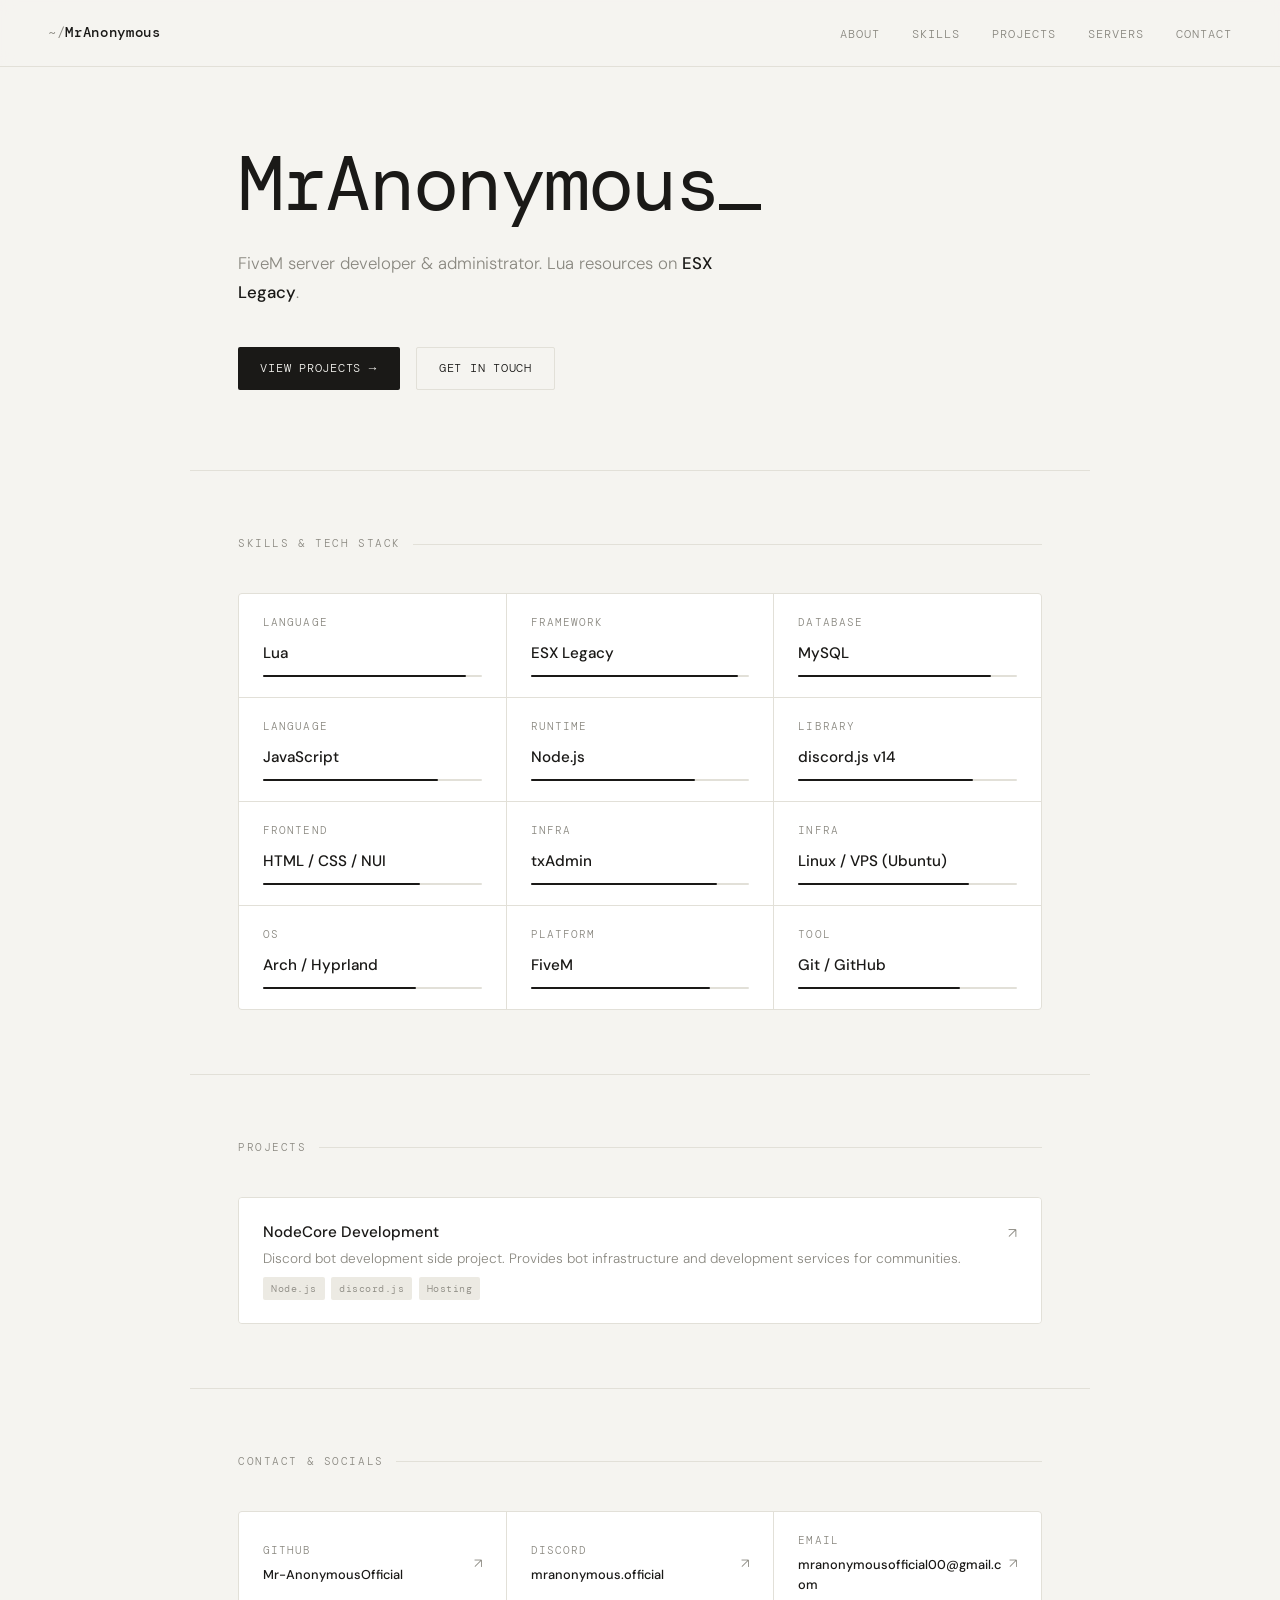
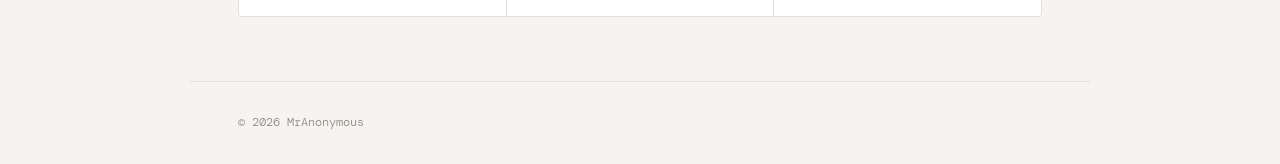
==== index.html @ ad90cc4b "init" ====
<!DOCTYPE html>
<html lang="el">
<head>
  <meta charset="UTF-8">
  <meta name="viewport" content="width=device-width, initial-scale=1.0">
  <title>MrAnonymous</title>
  <link rel="preconnect" href="https://fonts.googleapis.com">
  <link href="https://fonts.googleapis.com/css2?family=DM+Mono:wght@300;400;500&family=DM+Sans:wght@300;400;500&display=swap" rel="stylesheet">
  <link rel="stylesheet" href="style.css">
</head>
<body>

<nav>
  <div class="nav-logo">~/<span>MrAnonymous</span></div>
  <ul class="nav-links">
    <li><a href="#about">About</a></li>
    <li><a href="#skills">Skills</a></li>
    <li><a href="#projects">Projects</a></li>
    <li><a href="#servers">Servers</a></li>
    <li><a href="#contact">Contact</a></li>
  </ul>
</nav>

<div id="main-content"></div>

<footer>
  <div class="footer-right">© 2026 MrAnonymous</div>
</footer>

<template data-section="hero">
  <div class="hero fade-in" id="about">
    <!-- <div class="hero-tag">Available for freelance work</div> -->
    <h1>MrAnonymous<span class="underscore"></span></h1>
    <p class="hero-bio">
      FiveM server developer &amp; administrator.
      Lua resources on <strong>ESX Legacy</strong>.
    </p>
    <div class="hero-cta">
      <a href="#projects" class="btn btn-primary">View Projects →</a>
      <a href="#contact" class="btn btn-secondary">Get in touch</a>
    </div>
  </div>
</template>

<template data-section="skills">
  <section id="skills" class="fade-in">
    <div class="section-label">Skills &amp; Tech Stack</div>
    <div class="skills-grid">
   <div class="skill-card"><div class="skill-cat">Language</div><div class="skill-name">Lua</div><div class="skill-bar-wrap"><div class="skill-bar" style="width:93%"></div></div></div>
    <div class="skill-card"><div class="skill-cat">Framework</div><div class="skill-name">ESX Legacy</div><div class="skill-bar-wrap"><div class="skill-bar" style="width:95%"></div></div></div>
    <div class="skill-card"><div class="skill-cat">Database</div><div class="skill-name">MySQL</div><div class="skill-bar-wrap"><div class="skill-bar" style="width:88%"></div></div></div>
    <div class="skill-card"><div class="skill-cat">Language</div><div class="skill-name">JavaScript</div><div class="skill-bar-wrap"><div class="skill-bar" style="width:80%"></div></div></div>
    <div class="skill-card"><div class="skill-cat">Runtime</div><div class="skill-name">Node.js</div><div class="skill-bar-wrap"><div class="skill-bar" style="width:75%"></div></div></div>
    <div class="skill-card"><div class="skill-cat">Library</div><div class="skill-name">discord.js v14</div><div class="skill-bar-wrap"><div class="skill-bar" style="width:80%"></div></div></div>
    <div class="skill-card"><div class="skill-cat">Frontend</div><div class="skill-name">HTML / CSS / NUI</div><div class="skill-bar-wrap"><div class="skill-bar" style="width:72%"></div></div></div>
    <div class="skill-card"><div class="skill-cat">Infra</div><div class="skill-name">txAdmin </div><div class="skill-bar-wrap"><div class="skill-bar" style="width:85%"></div></div></div>
    <div class="skill-card"><div class="skill-cat">Infra</div><div class="skill-name">Linux / VPS (Ubuntu)</div><div class="skill-bar-wrap"><div class="skill-bar" style="width:78%"></div></div></div>
    <div class="skill-card"><div class="skill-cat">OS</div><div class="skill-name">Arch / Hyprland</div><div class="skill-bar-wrap"><div class="skill-bar" style="width:70%"></div></div></div>
    <div class="skill-card"><div class="skill-cat">Platform</div><div class="skill-name">FiveM </div><div class="skill-bar-wrap"><div class="skill-bar" style="width:82%"></div></div></div>
    <div class="skill-card"><div class="skill-cat">Tool</div><div class="skill-name">Git / GitHub</div><div class="skill-bar-wrap"><div class="skill-bar" style="width:74%"></div></div></div>
    </div>
  </section>
</template>

<template data-section="projects">
  <section id="projects" class="fade-in">
    <div class="section-label">Projects</div>
    <div class="projects-list">
      <div class="project-row">
        <div>
          <div class="project-name">NodeCore Development</div>
          <div class="project-desc">Discord bot development side project. Provides bot infrastructure and development services for communities.</div>          <div class="project-tags"><span class="tag">Node.js</span><span class="tag">discord.js</span><span class="tag">Hosting</span></div>
        </div>
        <div class="project-arrow">↗</div>
      </div>
      </a>
    </div>
  </section>
</template>

<!-- <template data-section="servers">
  <section id="servers" class="fade-in">
    <div class="section-label">Server Status</div>
    <div class="servers-grid" id="servers-grid"></div>
  </section>
</template> -->

<template data-section="contact">
  <section id="contact" class="fade-in">
    <div class="section-label">Contact &amp; Socials</div>
    <div class="contact-grid">
      <a class="contact-link" href="https://github.com/Mr-AnonymousOfficial" target="_blank">
        <div class="contact-label-wrap"><div class="contact-platform">GitHub</div><div class="contact-handle">Mr-AnonymousOfficial</div></div>
        <div class="contact-arr">↗</div>
      </a>
      <a class="contact-link" href="https://discord.com/users/mranonymous.official" target="_blank">
      <div class="contact-label-wrap"><div class="contact-platform">Discord</div><div class="contact-handle">mranonymous.official</div></div>        <div class="contact-arr">↗</div>
      </a>
      <a class="contact-link" href="mailto:mranonymousofficial00@gmail.com">
        <div class="contact-label-wrap"><div class="contact-platform">Email</div><div class="contact-handle">mranonymousofficial00@gmail.com</div></div>
        <div class="contact-arr">↗</div>
      </a>
    </div>
  </section>
</template>

<script src="main.js"></script>
</body>
</html>
---- style.css ----
*, *::before, *::after { box-sizing: border-box; margin: 0; padding: 0; }

:root {
  --bg: #f5f4f0;
  --surface: #ffffff;
  --border: #e2e0d8;
  --text: #1a1917;
  --muted: #8a8880;
  --accent: #1a1917;
  --tag-bg: #eceae3;
  --online: #2d7a4f;
  --offline: #c0392b;
  --mono: 'DM Mono', monospace;
  --sans: 'DM Sans', sans-serif;
}

html { scroll-behavior: smooth; }

body {
  background: var(--bg);
  color: var(--text);
  font-family: var(--sans);
  font-weight: 300;
  line-height: 1.6;
  min-height: 100vh;
}

/* NAV */
nav {
  position: fixed; top: 0; left: 0; right: 0; z-index: 100;
  display: flex; align-items: center; justify-content: space-between;
  padding: 1.25rem 3rem;
  background: rgba(245,244,240,0.92);
  backdrop-filter: blur(8px);
  border-bottom: 1px solid var(--border);
}
.nav-logo {
  font-family: var(--mono);
  font-size: 0.85rem;
  letter-spacing: 0.05em;
  color: var(--muted);
}
.nav-logo span { color: var(--text); font-weight: 500; }
.nav-links { display: flex; gap: 2rem; list-style: none; }
.nav-links a {
  font-family: var(--mono);
  font-size: 0.78rem;
  letter-spacing: 0.08em;
  text-decoration: none;
  color: var(--muted);
  text-transform: uppercase;
  transition: color 0.2s;
}
.nav-links a:hover { color: var(--text); }

/* HERO */
.hero {
  padding: 9rem 3rem 5rem;
  max-width: 900px;
  margin: 0 auto;
}
.hero-tag {
  display: inline-block;
  font-family: var(--mono);
  font-size: 0.72rem;
  letter-spacing: 0.12em;
  text-transform: uppercase;
  color: var(--muted);
  border: 1px solid var(--border);
  padding: 0.3rem 0.75rem;
  border-radius: 2px;
  margin-bottom: 2rem;
}
.hero h1 {
  font-family: var(--mono);
  font-size: clamp(2.8rem, 6vw, 5rem);
  font-weight: 400;
  line-height: 1.05;
  letter-spacing: -0.03em;
  margin-bottom: 1.5rem;
}
.hero h1 .underscore {
  display: inline-block;
  width: 0.55em; height: 0.07em;
  background: var(--text);
  vertical-align: baseline;
  margin-bottom: 0.5px;
  animation: blink 1.1s step-end infinite;
}
@keyframes blink { 0%,100%{opacity:1} 50%{opacity:0} }
.hero-bio {
  font-size: 1.05rem;
  color: var(--muted);
  max-width: 520px;
  line-height: 1.75;
  margin-bottom: 2.5rem;
}
.hero-bio strong { color: var(--text); font-weight: 500; }
.hero-cta { display: flex; gap: 1rem; flex-wrap: wrap; }
.btn {
  font-family: var(--mono);
  font-size: 0.78rem;
  letter-spacing: 0.06em;
  text-transform: uppercase;
  text-decoration: none;
  padding: 0.65rem 1.4rem;
  border-radius: 2px;
  transition: all 0.18s;
  cursor: pointer;
  border: none;
  display: inline-flex; align-items: center; gap: 0.5rem;
}
.btn-primary {
  background: var(--text);
  color: var(--bg);
}
.btn-primary:hover { opacity: 0.85; }
.btn-secondary {
  background: transparent;
  color: var(--text);
  border: 1px solid var(--border);
}
.btn-secondary:hover { background: var(--tag-bg); }

/* SECTION */
section {
  max-width: 900px;
  margin: 0 auto;
  padding: 4rem 3rem;
  border-top: 1px solid var(--border);
}
.section-label {
  font-family: var(--mono);
  font-size: 0.7rem;
  letter-spacing: 0.14em;
  text-transform: uppercase;
  color: var(--muted);
  margin-bottom: 2.5rem;
  display: flex; align-items: center; gap: 0.75rem;
}
.section-label::after {
  content: '';
  flex: 1; height: 1px;
  background: var(--border);
}

/* SKILLS */
.skills-grid {
  display: grid;
  grid-template-columns: repeat(auto-fill, minmax(200px, 1fr));
  gap: 1px;
  background: var(--border);
  border: 1px solid var(--border);
  border-radius: 4px;
  overflow: hidden;
}
.skill-card {
  background: var(--surface);
  padding: 1.25rem 1.5rem;
  transition: background 0.15s;
}
.skill-card:hover { background: var(--tag-bg); }
.skill-cat {
  font-family: var(--mono);
  font-size: 0.68rem;
  letter-spacing: 0.1em;
  text-transform: uppercase;
  color: var(--muted);
  margin-bottom: 0.6rem;
}
.skill-name {
  font-size: 0.95rem;
  font-weight: 500;
  color: var(--text);
}
.skill-bar-wrap {
  margin-top: 0.6rem;
  height: 2px;
  background: var(--border);
  border-radius: 1px;
}
.skill-bar {
  height: 100%;
  background: var(--text);
  border-radius: 1px;
  transition: width 1s ease;
}

/* PROJECTS */
.projects-list { display: flex; flex-direction: column; gap: 1px; background: var(--border); border: 1px solid var(--border); border-radius: 4px; overflow: hidden; }
.project-row {
  background: var(--surface);
  padding: 1.4rem 1.5rem;
  display: grid;
  grid-template-columns: 1fr auto;
  align-items: start;
  gap: 1rem;
  transition: background 0.15s;
  text-decoration: none;
  color: inherit;
}
.project-row:hover { background: var(--tag-bg); }
.project-name {
  font-weight: 500;
  font-size: 0.95rem;
  margin-bottom: 0.3rem;
  color: var(--text);
}
.project-desc { font-size: 0.85rem; color: var(--muted); line-height: 1.5; }
.project-tags { display: flex; gap: 0.4rem; flex-wrap: wrap; margin-top: 0.5rem; }
.tag {
  font-family: var(--mono);
  font-size: 0.65rem;
  letter-spacing: 0.05em;
  background: var(--tag-bg);
  color: var(--muted);
  padding: 0.2rem 0.5rem;
  border-radius: 2px;
}
.project-arrow {
  font-size: 0.9rem;
  color: var(--muted);
  margin-top: 0.1rem;
  flex-shrink: 0;
}

/* SERVERS */
.servers-grid { display: grid; grid-template-columns: repeat(auto-fill, minmax(200px, 1fr)); gap: 1px; background: var(--border); border: 1px solid var(--border); border-radius: 4px; overflow: hidden; }
.server-card { background: var(--surface); padding: 1.25rem 1.5rem; }
.server-top { display: flex; align-items: center; justify-content: space-between; margin-bottom: 0.5rem; }
.server-game {
  font-family: var(--mono);
  font-size: 0.68rem;
  letter-spacing: 0.1em;
  text-transform: uppercase;
  color: var(--muted);
}
.status-dot {
  width: 7px; height: 7px;
  border-radius: 50%;
  background: var(--muted);
  flex-shrink: 0;
}
.status-dot.online { background: var(--online); box-shadow: 0 0 0 2px rgba(45,122,79,0.18); }
.status-dot.offline { background: var(--offline); }
.server-name { font-weight: 500; font-size: 0.92rem; margin-bottom: 0.3rem; }
.server-players { font-size: 0.8rem; color: var(--muted); font-family: var(--mono); }
.server-refresh {
  margin-top: 2rem;
  font-family: var(--mono);
  font-size: 0.72rem;
  color: var(--muted);
  display: flex; align-items: center; gap: 0.5rem;
}
#refresh-time { color: var(--text); }

/* CONTACT */
.contact-grid { display: grid; grid-template-columns: repeat(auto-fill, minmax(260px, 1fr)); gap: 1px; background: var(--border); border: 1px solid var(--border); border-radius: 4px; overflow: hidden; }
.contact-link {
  background: var(--surface);
  padding: 1.25rem 1.5rem;
  text-decoration: none;
  color: var(--text);
  display: flex; align-items: center; justify-content: space-between;
  transition: background 0.15s;
}
.contact-link:hover { background: var(--tag-bg); }
.contact-platform { font-family: var(--mono); font-size: 0.68rem; letter-spacing: 0.1em; text-transform: uppercase; color: var(--muted); margin-bottom: 0.35rem; }
.contact-handle { font-weight: 500; font-size: 0.8rem; word-break: break-all; }
.contact-arr { color: var(--muted); font-size: 0.85rem; }

/* FOOTER */
footer {
  max-width: 900px;
  margin: 0 auto;
  padding: 2rem 3rem;
  border-top: 1px solid var(--border);
  display: flex;
  align-items: center;
  justify-content: space-between;
}
.footer-left { font-family: var(--mono); font-size: 0.72rem; color: var(--muted); }
.footer-right { font-family: var(--mono); font-size: 0.72rem; color: var(--muted); }

/* ANIMATIONS */
.fade-in { opacity: 0; transform: translateY(14px); transition: opacity 0.5s ease, transform 0.5s ease; }
.fade-in.visible { opacity: 1; transform: translateY(0); }

@media(max-width: 600px) {
  nav { padding: 1rem 1.25rem; }
  .nav-links { gap: 1.25rem; }
  .hero, section, footer { padding-left: 1.25rem; padding-right: 1.25rem; }
  .hero { padding-top: 7rem; }
}
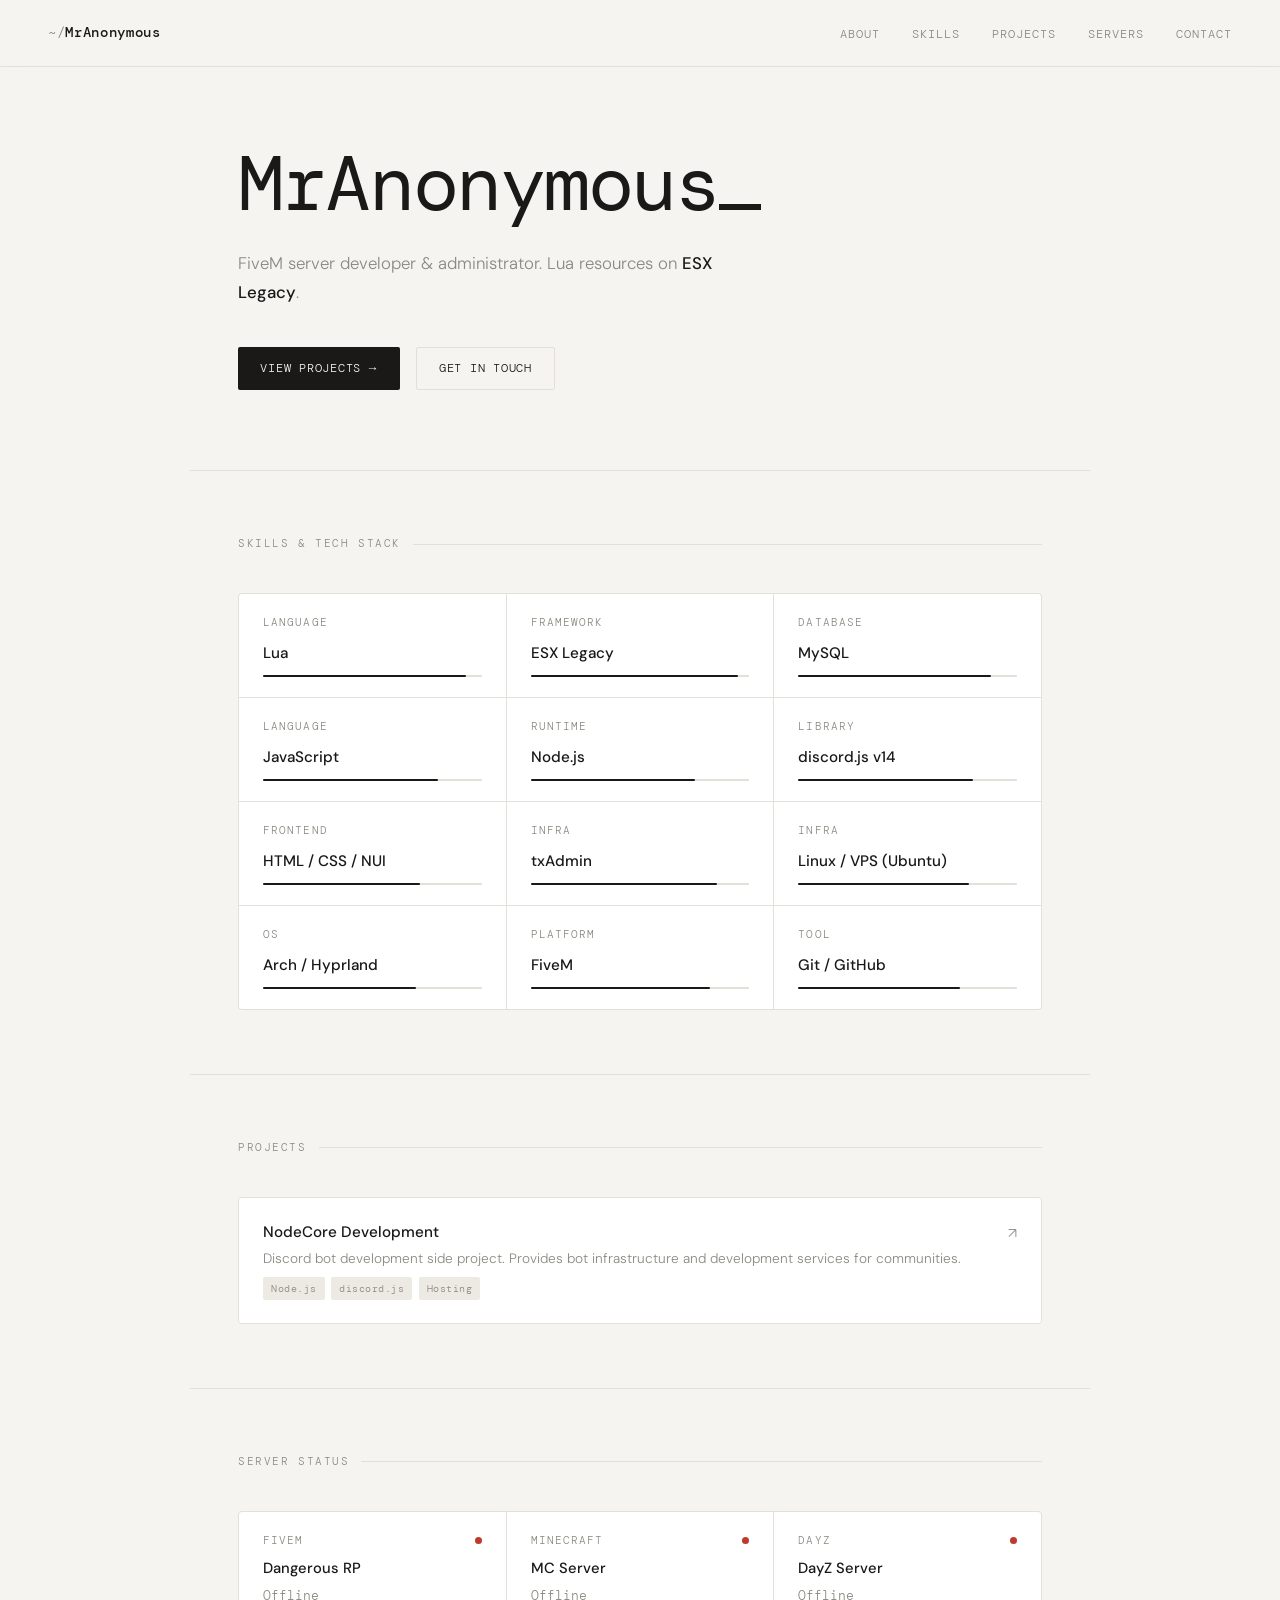
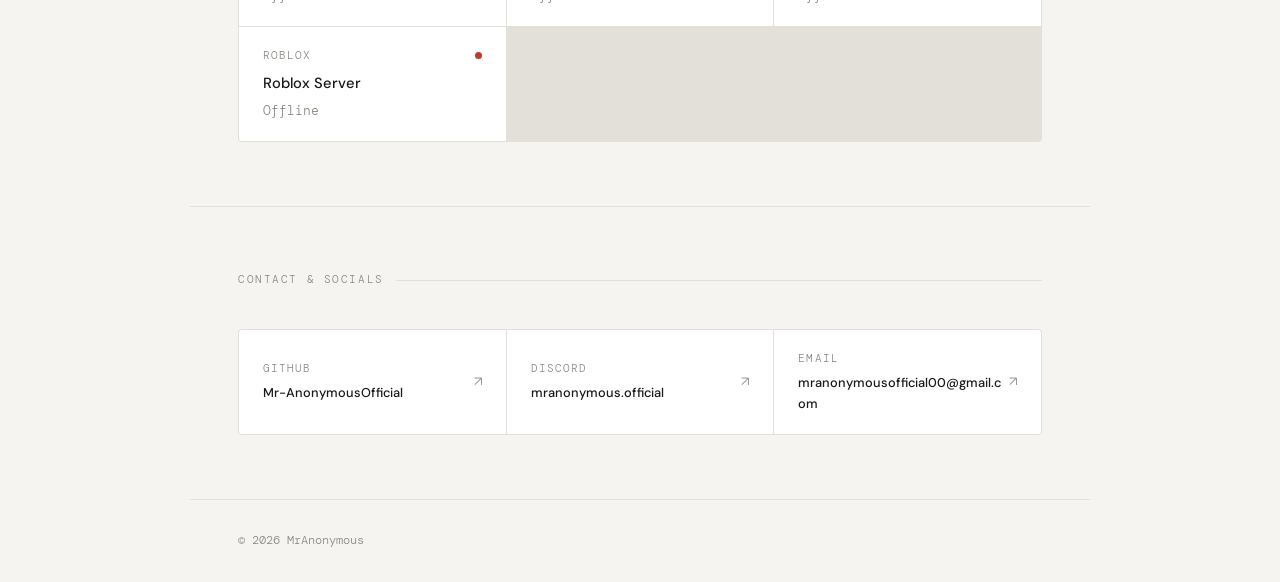
==== commit d458b290: "Remove commented servers template from index.html Removed commented-out template for servers section" ====
--- a/index.html
+++ b/index.html
@@ -78,12 +78,12 @@
   </section>
 </template>
 
-<!-- <template data-section="servers">
+<template data-section="servers">
   <section id="servers" class="fade-in">
     <div class="section-label">Server Status</div>
     <div class="servers-grid" id="servers-grid"></div>
   </section>
-</template> -->
+</template>
 
 <template data-section="contact">
   <section id="contact" class="fade-in">
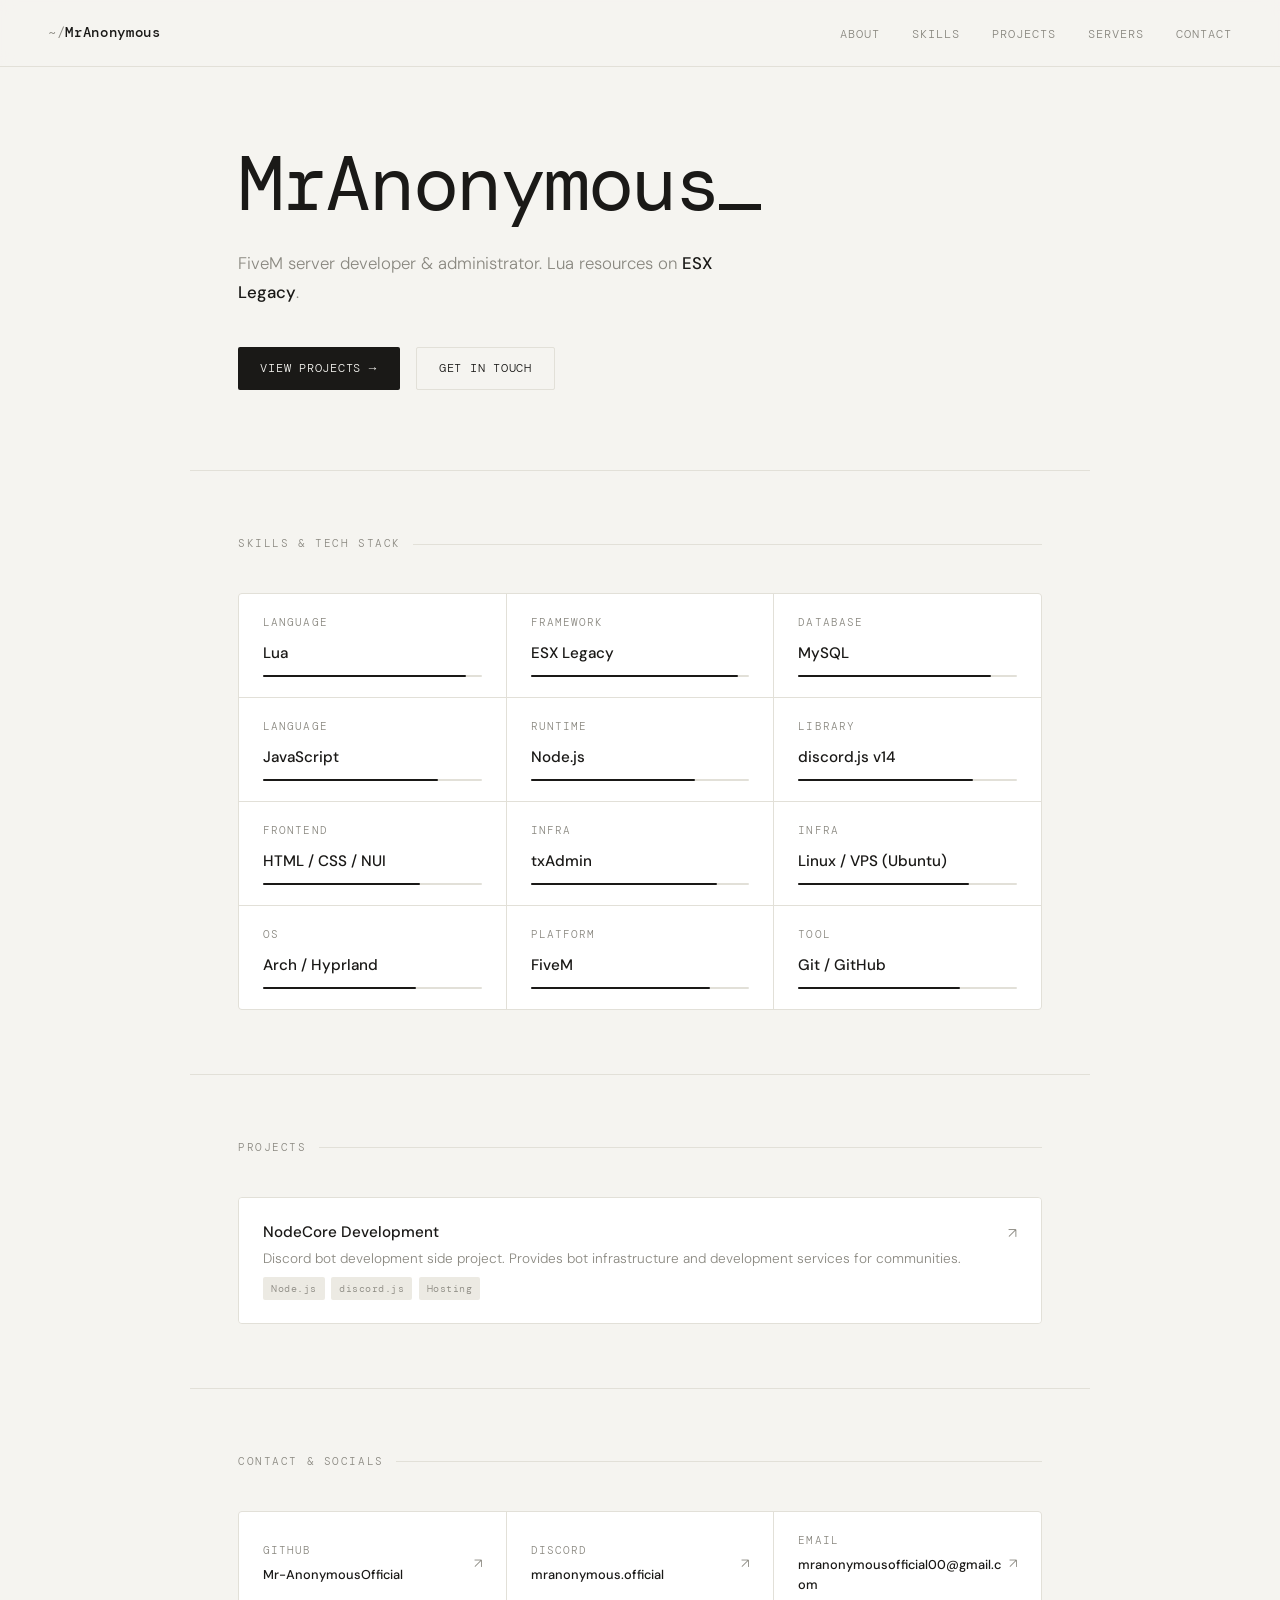
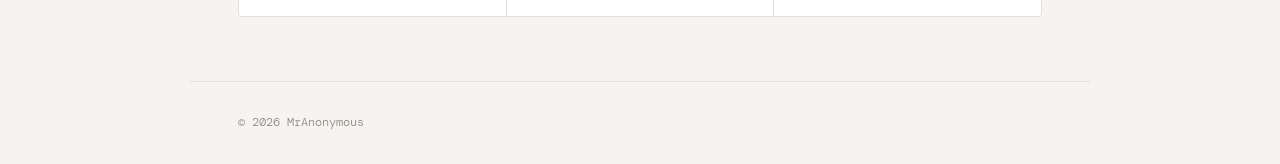
==== commit 40215376: "Comment out servers template section Commented out the servers template section in index.html." ====
--- a/index.html
+++ b/index.html
@@ -78,12 +78,12 @@
   </section>
 </template>
 
-<template data-section="servers">
+<!-- <template data-section="servers">
   <section id="servers" class="fade-in">
     <div class="section-label">Server Status</div>
     <div class="servers-grid" id="servers-grid"></div>
   </section>
-</template>
+</template> -->
 
 <template data-section="contact">
   <section id="contact" class="fade-in">
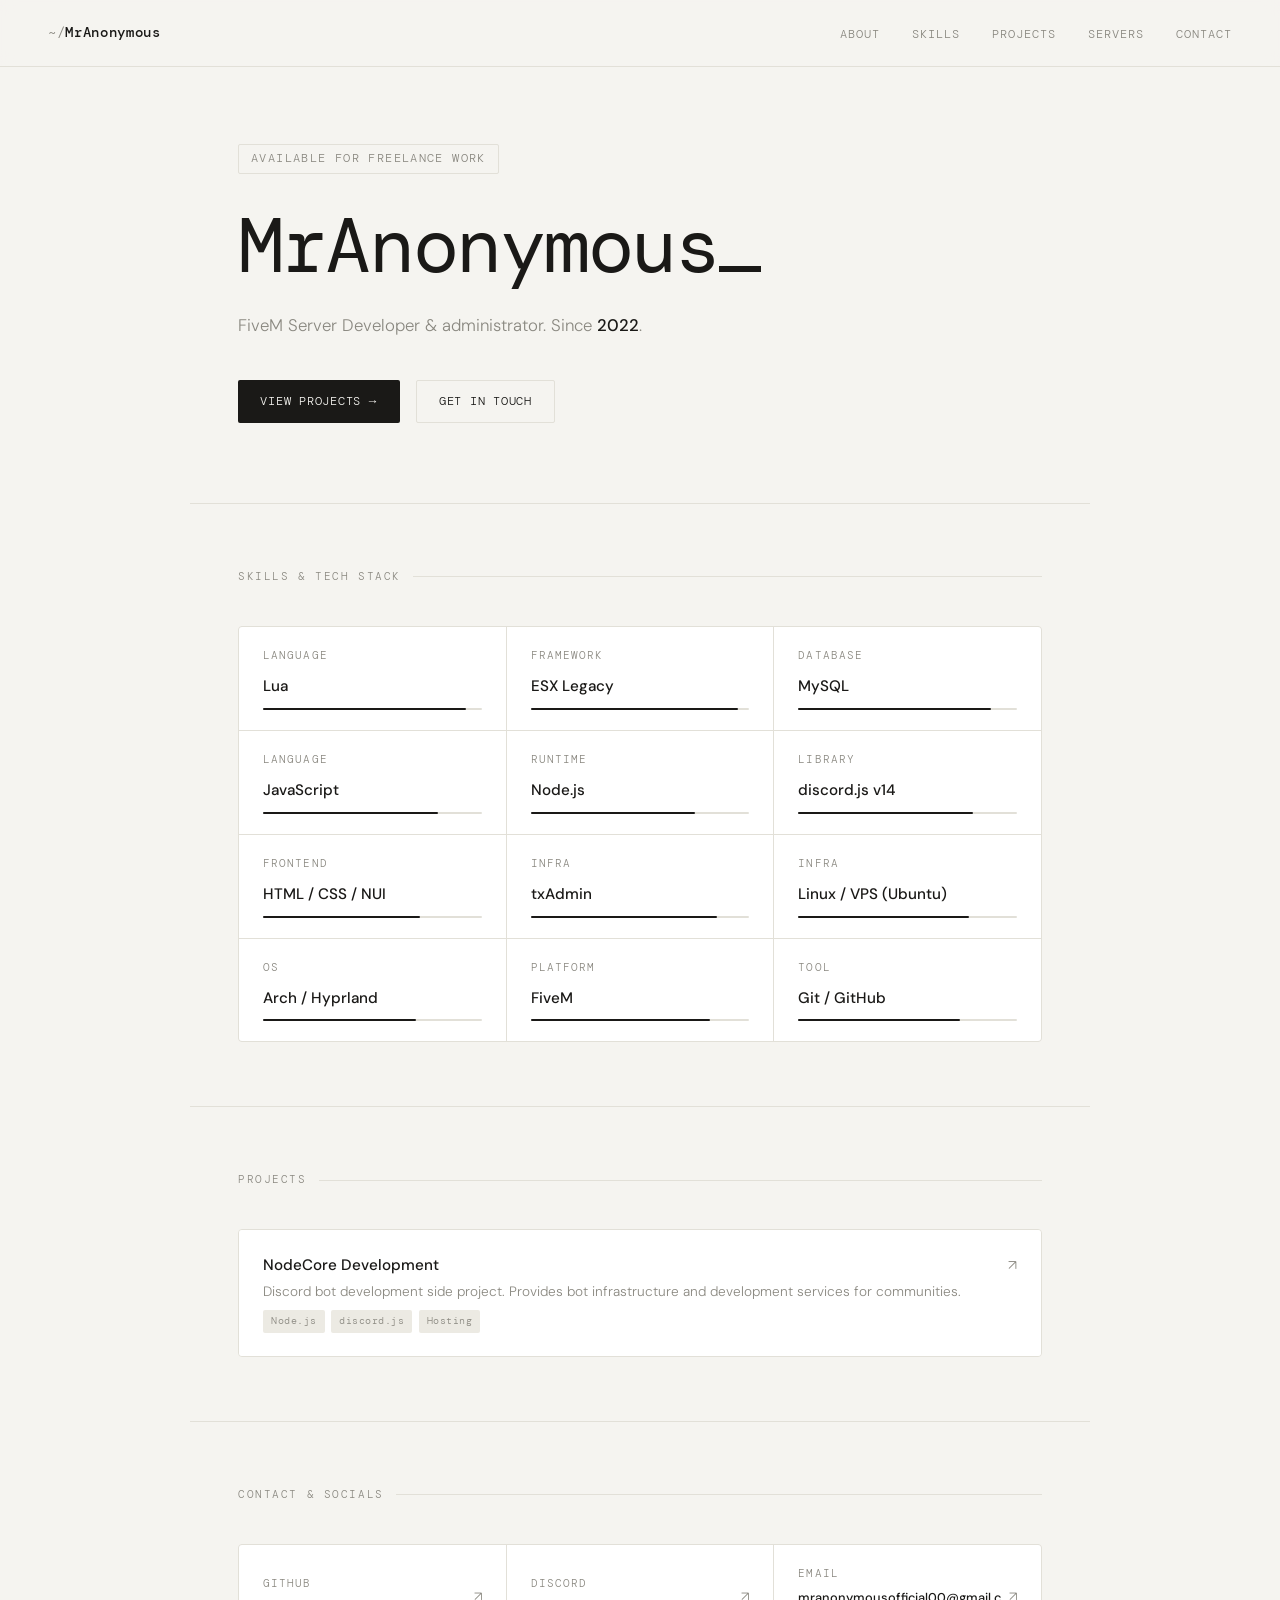
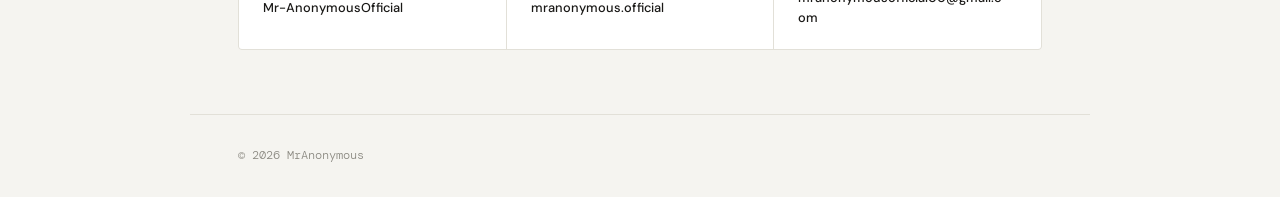
==== commit f5a49462: "Uncomment freelance work tag and update bio" ====
--- a/index.html
+++ b/index.html
@@ -29,11 +29,11 @@
 
 <template data-section="hero">
   <div class="hero fade-in" id="about">
-    <!-- <div class="hero-tag">Available for freelance work</div> -->
+    <div class="hero-tag">Available for freelance work</div>
     <h1>MrAnonymous<span class="underscore"></span></h1>
     <p class="hero-bio">
-      FiveM server developer &amp; administrator.
-      Lua resources on <strong>ESX Legacy</strong>.
+      FiveM Server Developer &amp; administrator.
+      Since <strong>2022</strong>.
     </p>
     <div class="hero-cta">
       <a href="#projects" class="btn btn-primary">View Projects →</a>
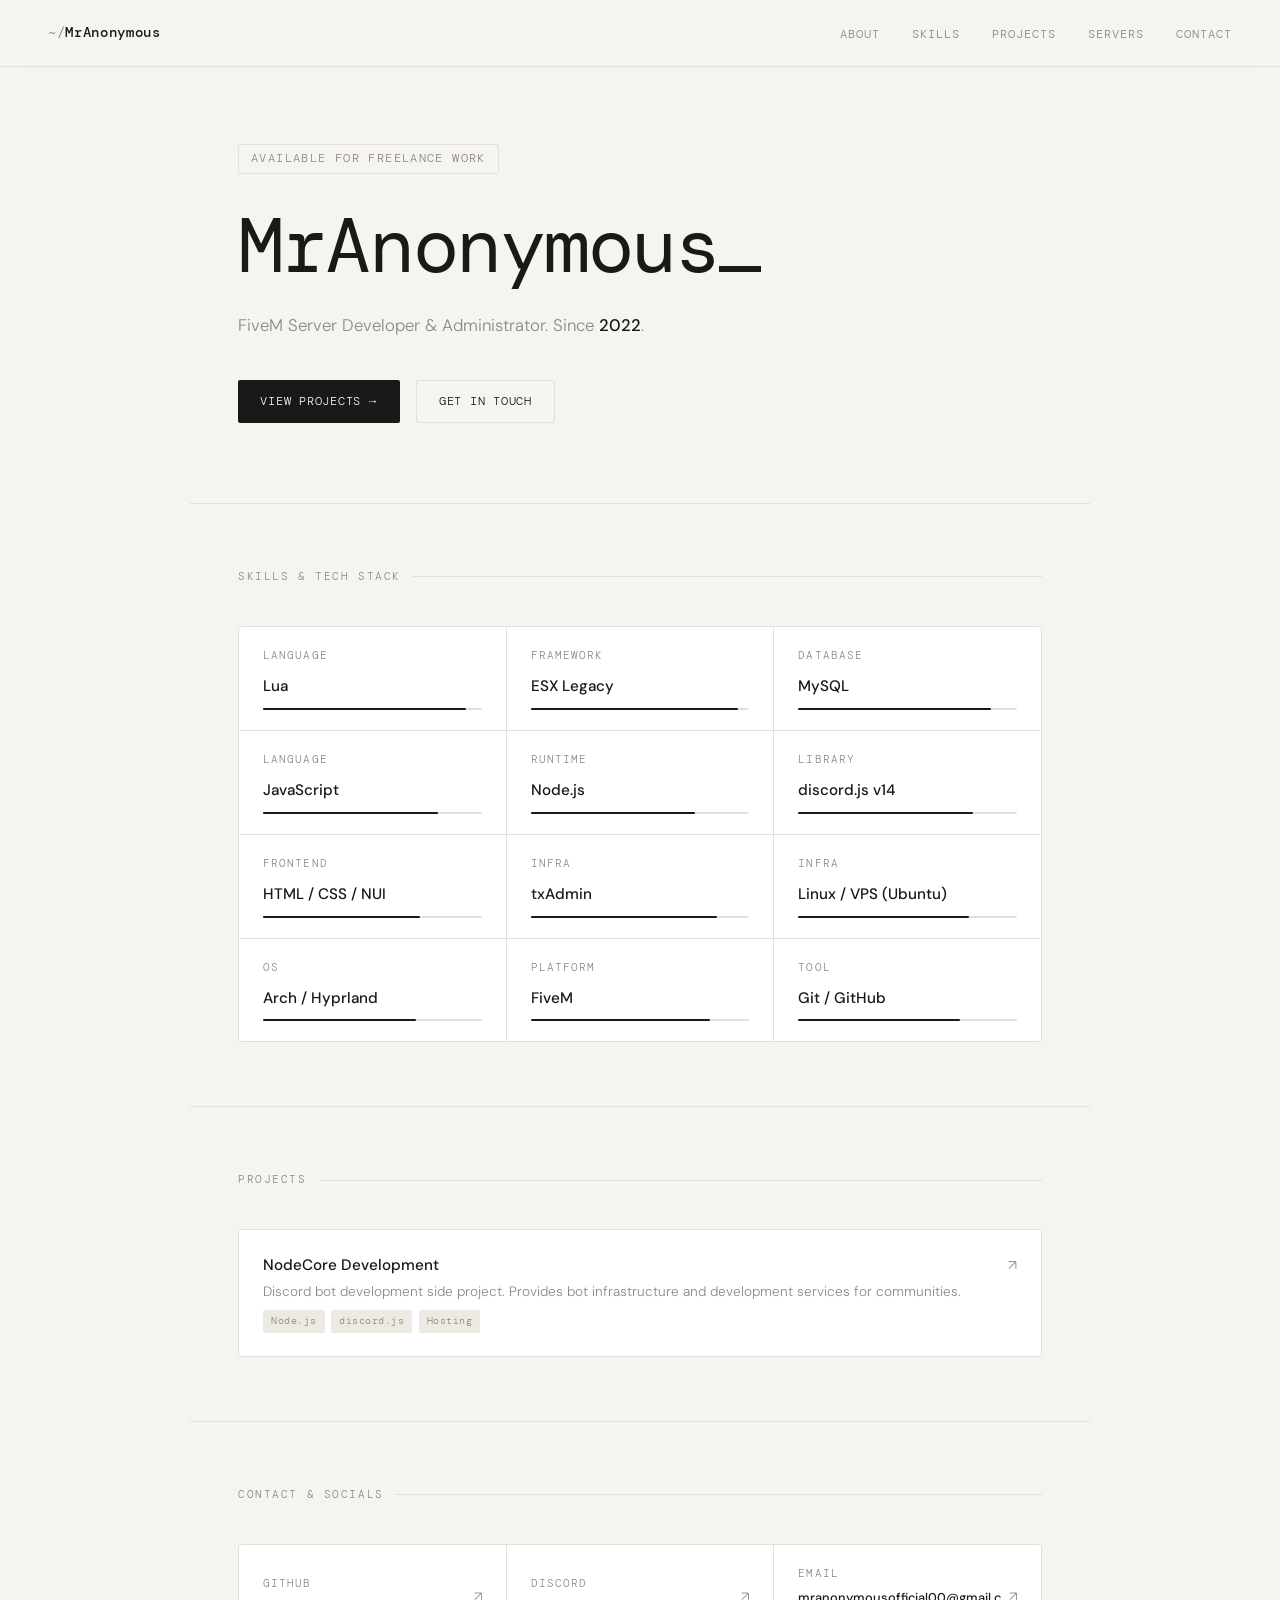
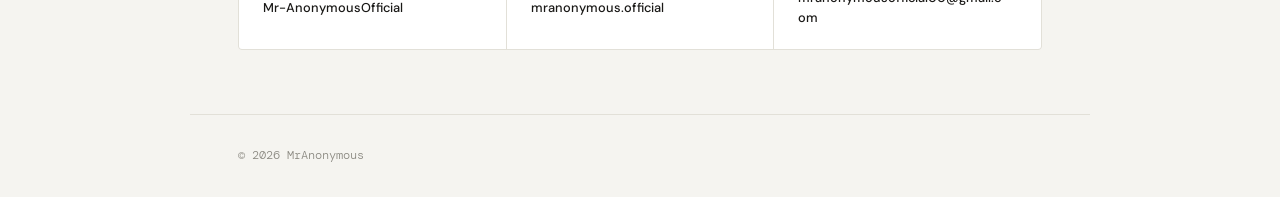
==== commit 69825b0e: "Correct capitalization in hero bio" ====
--- a/index.html
+++ b/index.html
@@ -32,7 +32,7 @@
     <div class="hero-tag">Available for freelance work</div>
     <h1>MrAnonymous<span class="underscore"></span></h1>
     <p class="hero-bio">
-      FiveM Server Developer &amp; administrator.
+      FiveM Server Developer &amp; Administrator.
       Since <strong>2022</strong>.
     </p>
     <div class="hero-cta">
